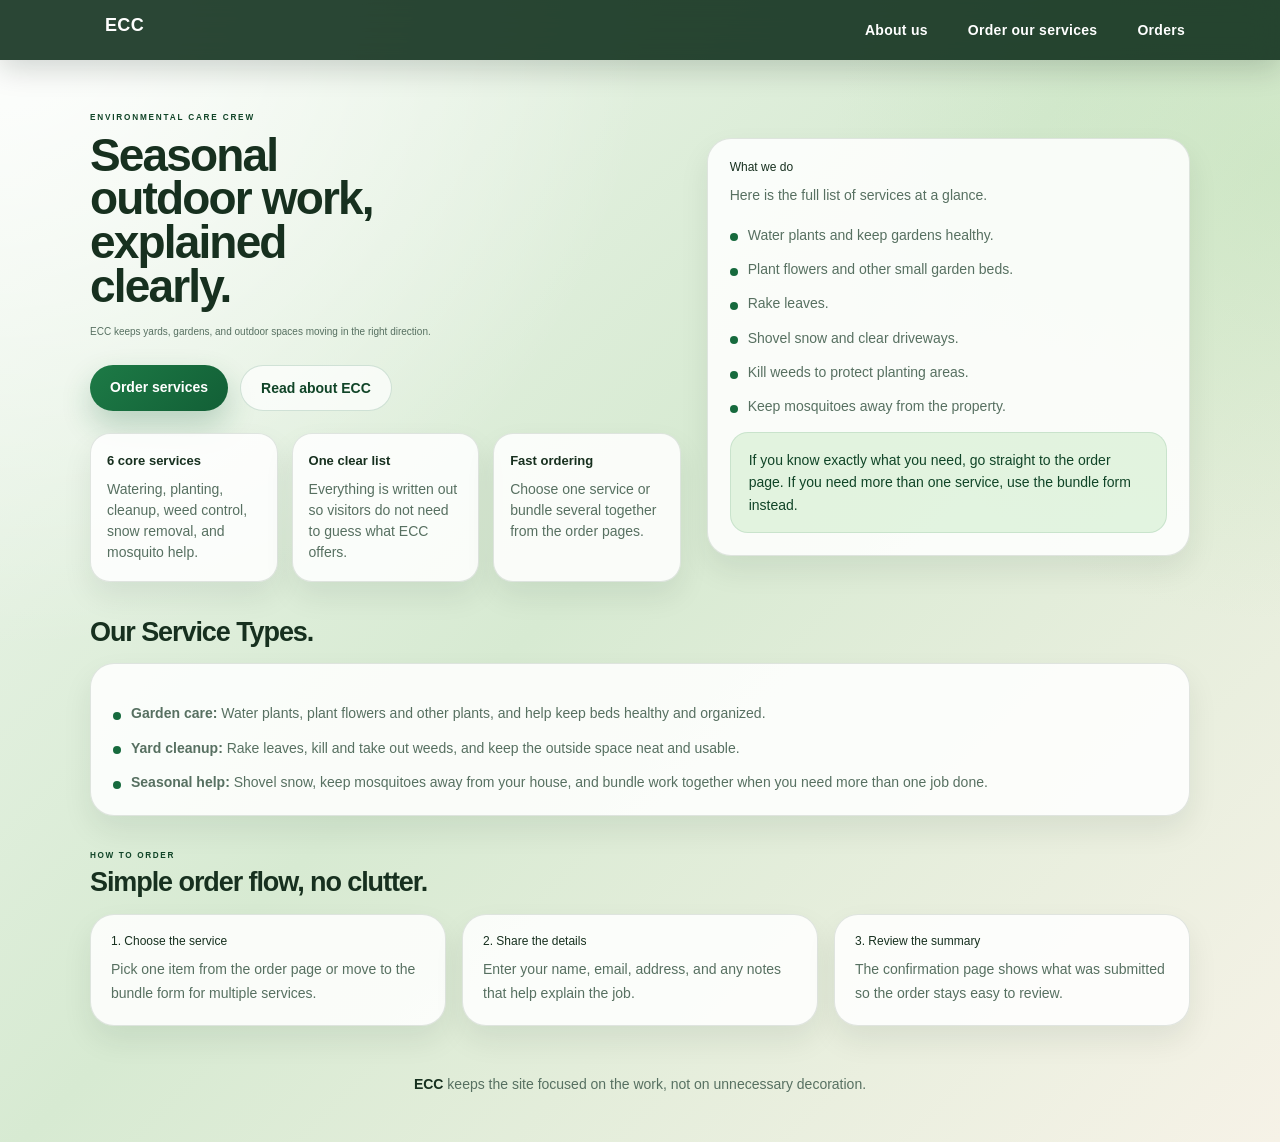
==== index.html @ 08a22acd "Add files via upload" ====
<!doctype html>
<html lang="en">
<head>
    <meta charset="utf-8">
    <meta name="viewport" content="width=device-width, initial-scale=1">
    <title>ECC | Environmental Care Crew</title>
    <link rel="stylesheet" href="https://maxcdn.bootstrapcdn.com/bootstrap/3.4.0/css/bootstrap.min.css">
    <script src="https://ajax.googleapis.com/ajax/libs/jquery/3.4.1/jquery.min.js"></script>
    <script src="https://maxcdn.bootstrapcdn.com/bootstrap/3.4.0/js/bootstrap.min.js"></script>
    <link rel="stylesheet" href="https://cdnjs.cloudflare.com/ajax/libs/font-awesome/4.7.0/css/font-awesome.min.css">
    <link rel="stylesheet" href="style.css">
</head>
<body class="page-shell">
    <nav class="navbar navbar-inverse navbar-fixed-top site-nav">
        <div class="page-container">
            <div class="navbar-header">
                <button type="button" class="navbar-toggle" data-toggle="collapse" data-target="#mynavbar">
                    <span class="icon-bar"></span>
                    <span class="icon-bar"></span>
                    <span class="icon-bar"></span>
                </button>
                <a class="navbar-brand" href="index.html">ECC</a>
            </div>
            <div class="collapse navbar-collapse" id="mynavbar">
                <ul class="nav navbar-nav navbar-right">
                    <li><a href="about.html">About us</a></li>
                    <li><a href="order.html">Order our services</a></li>
                    <li><a href="order2.html">Orders</a></li>
                </ul>
            </div>
        </div>
    </nav>

    <main class="page-container">
        <section class="hero">
            <div>
                <p class="hero-eyebrow">Environmental Care Crew</p>
                <h1>Seasonal outdoor work, explained clearly.</h1>
                <p class="lead-copy">
                    ECC keeps yards, gardens, and outdoor spaces moving in the right direction.
                </p>
                <div class="hero-actions">
                    <a class="btn btn-accent" href="order.html">Order services</a>
                    <a class="btn btn-outline-accent" href="about.html">Read about ECC</a>
                </div>
                <div class="metric-strip">
                    <div class="metric-card">
                        <strong>6 core services</strong>
                        <span>Watering, planting, cleanup, weed control, snow removal, and mosquito help.</span>
                    </div>
                    <div class="metric-card">
                        <strong>One clear list</strong>
                        <span>Everything is written out so visitors do not need to guess what ECC offers.</span>
                    </div>
                    <div class="metric-card">
                        <strong>Fast ordering</strong>
                        <span>Choose one service or bundle several together from the order pages.</span>
                    </div>
                </div>
            </div>

            <div class="summary-card">
                <h3>What we do</h3>
                <p>Here is the full list of services at a glance.</p>
                <ul class="story-list">
                    <li>Water plants and keep gardens healthy.</li>
                    <li>Plant flowers and other small garden beds.</li>
                    <li>Rake leaves.</li>
                    <li>Shovel snow and clear driveways.</li>
                    <li>Kill weeds to protect planting areas.</li>
                    <li>Keep mosquitoes away from the property.</li>
                </ul>
                <div class="callout">
                    If you know exactly what you need, go straight to the order page.
                    If you need more than one service, use the bundle form instead.
                </div>
            </div>
        </section>

        <section class="section">
            <div class="section-heading">
                <h2 class="section-title">Our Service Types.</h2>
            </div>

            <div class="summary-card">
                <ul class="story-list">
                    <li><strong>Garden care:</strong> Water plants, plant flowers and other plants, and help keep beds healthy and organized.</li>
                    <li><strong>Yard cleanup:</strong> Rake leaves, kill and take out weeds, and keep the outside space neat and usable.</li>
                    <li><strong>Seasonal help:</strong> Shovel snow, keep mosquitoes away from your house, and bundle work together when you need more than one job done.</li>
                </ul>
            </div>
        </section>

        <section class="section">
            <div class="section-heading">
                <p class="section-kicker">How to Order</p>
                <h2 class="section-title">Simple order flow, no clutter.</h2>
            </div>

            <div class="contact-grid">
                <div class="contact-card">
                    <h3>1. Choose the service</h3>
                    <p>Pick one item from the order page or move to the bundle form for multiple services.</p>
                </div>
                <div class="contact-card">
                    <h3>2. Share the details</h3>
                    <p>Enter your name, email, address, and any notes that help explain the job.</p>
                </div>
                <div class="contact-card">
                    <h3>3. Review the summary</h3>
                    <p>The confirmation page shows what was submitted so the order stays easy to review.</p>
                </div>
            </div>
        </section>

        <div class="footer-band">
            <strong>ECC</strong> keeps the site focused on the work, not on unnecessary decoration.
        </div>
    </main>
</body>
</html>
---- style.css ----
:root {
    --bg-start: #eff7ee;
    --bg-mid: #d7ead2;
    --bg-end: #f6f2e7;
    --surface: rgba(255, 255, 255, 0.86);
    --surface-strong: #ffffff;
    --text: #17301f;
    --muted: #577061;
    --primary: #166a3d;
    --primary-dark: #104427;
    --primary-soft: #d7f0d5;
    --border: rgba(23, 48, 31, 0.12);
    --shadow: 0 24px 60px rgba(14, 36, 22, 0.14);
    --shadow-soft: 0 14px 30px rgba(14, 36, 22, 0.08);
}

* {
    box-sizing: border-box;
}

html {
    scroll-behavior: smooth;
}

body {
    margin: 0;
    min-height: 100vh;
    color: var(--text);
    font-family: "Segoe UI", "Trebuchet MS", sans-serif;
    background:
        radial-gradient(circle at top left, rgba(255, 255, 255, 0.95), transparent 38%),
        radial-gradient(circle at right 15%, rgba(178, 221, 166, 0.34), transparent 28%),
        linear-gradient(135deg, var(--bg-start) 0%, var(--bg-mid) 48%, var(--bg-end) 100%);
}

img {
    max-width: 100%;
    display: block;
}

a {
    color: inherit;
}

.page-shell {
    padding-top: 78px;
}

.site-nav.navbar-inverse {
    margin-bottom: 0;
    border: 0;
    background: rgba(13, 45, 26, 0.88);
    box-shadow: 0 8px 30px rgba(8, 23, 13, 0.18);
    backdrop-filter: blur(14px);
}

.site-nav .navbar-brand,
.site-nav .navbar-nav > li > a {
    color: #ffffff !important;
    font-weight: 700;
    letter-spacing: 0.02em;
}

.site-nav .navbar-brand {
    text-transform: uppercase;
}

.site-nav .navbar-nav > li > a {
    border-radius: 999px;
    margin: 10px 4px;
    padding: 10px 16px;
    transition: background 0.2s ease, color 0.2s ease;
}

.site-nav .navbar-nav > li > a:hover,
.site-nav .navbar-nav > li > a:focus {
    background: rgba(255, 255, 255, 0.12) !important;
    color: #ffffff !important;
}

.site-nav .navbar-toggle {
    border-color: rgba(255, 255, 255, 0.25);
}

.site-nav .navbar-toggle .icon-bar {
    background: #ffffff;
}

.page-container {
    width: min(1100px, calc(100% - 28px));
    margin: 0 auto;
}

.hero {
    display: grid;
    grid-template-columns: 1.1fr 0.9fr;
    gap: 26px;
    align-items: center;
    padding: 34px 0 14px;
}

.hero-eyebrow {
    margin: 0 0 10px;
    color: var(--primary-dark);
    font-size: 0.82rem;
    font-weight: 800;
    letter-spacing: 0.22em;
    text-transform: uppercase;
}

.hero h1,
.section-title,
.page-title {
    margin: 0;
    font-weight: 900;
    line-height: 0.95;
    letter-spacing: -0.04em;
}

.hero h1 {
    font-size: clamp(2.5rem, 4.8vw, 4.6rem);
    max-width: 13ch;
}

.lead-copy {
    margin: 16px 0 0;
    max-width: 62ch;
    color: var(--muted);
    font-size: 1rem;
    line-height: 1.65;
}

.hero-actions {
    display: flex;
    flex-wrap: wrap;
    gap: 12px;
    margin-top: 24px;
}

.btn-accent,
.btn-outline-accent,
.btn-primary,
.btn-success {
    border: 0;
    border-radius: 999px;
    padding: 12px 20px;
    font-weight: 700;
    box-shadow: none;
    transition: transform 0.18s ease, box-shadow 0.18s ease, background 0.18s ease;
}

.btn-accent,
.btn-primary {
    color: #ffffff !important;
    background: linear-gradient(135deg, #1d7a46, #125f36);
    box-shadow: 0 14px 30px rgba(18, 95, 54, 0.24);
}

.btn-accent:hover,
.btn-primary:hover,
.btn-accent:focus,
.btn-primary:focus,
.btn-success:hover,
.btn-success:focus,
.btn-outline-accent:hover,
.btn-outline-accent:focus {
    transform: translateY(-1px);
}

.btn-outline-accent {
    color: var(--primary-dark) !important;
    background: rgba(255, 255, 255, 0.7);
    border: 1px solid rgba(22, 106, 61, 0.18);
}

.hero-panel {
    position: relative;
    border-radius: 30px;
    padding: 18px;
    background: linear-gradient(160deg, rgba(255, 255, 255, 0.88), rgba(223, 243, 217, 0.9));
    border: 1px solid var(--border);
    box-shadow: var(--shadow);
}

.hero-panel img {
    width: 100%;
    border-radius: 22px;
    border: 1px solid rgba(17, 44, 25, 0.08);
    box-shadow: var(--shadow-soft);
}

.hero-caption {
    margin-top: 14px;
    padding: 14px 16px;
    border-radius: 18px;
    background: rgba(255, 255, 255, 0.72);
    color: var(--muted);
    font-size: 0.98rem;
    line-height: 1.6;
}

.metric-strip {
    display: grid;
    grid-template-columns: repeat(3, minmax(0, 1fr));
    gap: 14px;
    margin-top: 22px;
}

.metric-card {
    padding: 18px 16px;
    border-radius: 20px;
    background: var(--surface);
    border: 1px solid var(--border);
    box-shadow: var(--shadow-soft);
}

.metric-card strong {
    display: block;
    font-size: 1.3rem;
}

.metric-card span {
    display: block;
    margin-top: 8px;
    color: var(--muted);
    line-height: 1.5;
}

.section {
    padding: 24px 0 10px;
}

.section-heading {
    display: flex;
    flex-direction: column;
    gap: 8px;
    margin-bottom: 18px;
}

.section-kicker {
    margin: 0;
    color: var(--primary-dark);
    font-size: 0.82rem;
    font-weight: 800;
    letter-spacing: 0.2em;
    text-transform: uppercase;
}

.section-title {
    font-size: clamp(1.7rem, 3vw, 2.7rem);
}

.section-copy {
    margin: 0;
    max-width: 68ch;
    color: var(--muted);
    line-height: 1.7;
}

.card-grid,
.story-grid,
.contact-grid,
.order-grid {
    display: grid;
    grid-template-columns: repeat(auto-fit, minmax(220px, 1fr));
    gap: 16px;
}

.feature-card,
.story-card,
.contact-card,
.form-card,
.summary-card {
    background: var(--surface);
    border: 1px solid var(--border);
    border-radius: 24px;
    box-shadow: var(--shadow-soft);
}

.feature-card,
.contact-card {
    padding: 20px;
}

.feature-icon {
    width: 54px;
    height: 54px;
    display: grid;
    place-items: center;
    border-radius: 18px;
    margin-bottom: 14px;
    color: #ffffff;
    background: linear-gradient(135deg, #1d7a46, #7dcf5f);
    font-size: 1.15rem;
    box-shadow: 0 14px 24px rgba(29, 122, 70, 0.28);
}

.feature-card h3,
.contact-card h3,
.summary-card h3 {
    margin: 0 0 10px;
    font-size: 1.2rem;
}

.feature-card p,
.contact-card p,
.story-card p,
.summary-card p,
.summary-card li {
    margin: 0;
    color: var(--muted);
    line-height: 1.7;
}

.story-card {
    overflow: hidden;
}

.story-card img {
    width: 100%;
    border-bottom: 1px solid var(--border);
}

.story-copy {
    padding: 18px 20px 20px;
}

.story-copy h3 {
    margin: 0 0 10px;
    font-size: 1.25rem;
}

.story-list {
    display: grid;
    gap: 12px;
    margin: 16px 0 0;
    padding: 0;
    list-style: none;
}

.story-list li {
    position: relative;
    padding-left: 18px;
    color: var(--muted);
    line-height: 1.6;
}

.story-list li::before {
    content: "";
    position: absolute;
    left: 0;
    top: 0.7em;
    width: 8px;
    height: 8px;
    border-radius: 50%;
    background: var(--primary);
}

.form-shell {
    padding: 22px 0 16px;
}

.form-card {
    padding: 22px;
}

.form-grid {
    display: grid;
    grid-template-columns: repeat(2, minmax(0, 1fr));
    gap: 16px;
}

.form-group {
    margin-bottom: 16px;
}

.form-group label,
.field-label {
    display: block;
    margin-bottom: 8px;
    font-weight: 700;
    color: var(--text);
}

.form-control,
select,
textarea,
.text-input {
    width: 100%;
    height: auto;
    padding: 13px 16px;
    border-radius: 16px;
    border: 1px solid rgba(23, 48, 31, 0.14);
    background: rgba(255, 255, 255, 0.95);
    color: var(--text);
    box-shadow: none;
}

textarea {
    min-height: 130px;
    resize: vertical;
}

.form-help {
    margin-top: 8px;
    color: var(--muted);
    font-size: 0.94rem;
    line-height: 1.5;
}

.message-line {
    min-height: 22px;
    margin-top: 12px;
    color: var(--primary-dark);
    font-weight: 700;
}

.service-grid {
    display: grid;
    grid-template-columns: repeat(auto-fit, minmax(180px, 1fr));
    gap: 12px;
    margin-top: 14px;
}

.service-option {
    display: block;
    padding: 16px;
    border-radius: 18px;
    border: 1px solid rgba(23, 48, 31, 0.12);
    background: rgba(255, 255, 255, 0.94);
    cursor: pointer;
    transition: transform 0.18s ease, border-color 0.18s ease, box-shadow 0.18s ease;
}

.service-option:hover {
    transform: translateY(-1px);
    border-color: rgba(22, 106, 61, 0.32);
    box-shadow: var(--shadow-soft);
}

.service-option input {
    margin-right: 10px;
}

.service-option strong {
    display: block;
    margin-bottom: 6px;
    font-size: 1.02rem;
}

.service-option span {
    color: var(--muted);
    line-height: 1.5;
}

.summary-card {
    padding: 22px;
}

.orders-toolbar {
    display: flex;
    flex-wrap: wrap;
    gap: 12px;
    margin-top: 16px;
}

.orders-board {
    display: grid;
    gap: 14px;
}

.order-entry {
    padding: 18px;
    border-radius: 22px;
    background: rgba(255, 255, 255, 0.9);
    border: 1px solid var(--border);
    box-shadow: var(--shadow-soft);
}

.order-entry-header {
    display: flex;
    justify-content: space-between;
    gap: 16px;
    align-items: flex-start;
    margin-bottom: 14px;
}

.order-entry-title {
    margin: 0;
    font-size: 1.1rem;
    font-weight: 800;
}

.order-entry-time {
    color: var(--muted);
    font-size: 0.88rem;
    white-space: nowrap;
}

.order-tags {
    display: flex;
    flex-wrap: wrap;
    gap: 8px;
    margin: 14px 0 0;
    padding: 0;
    list-style: none;
}

.order-tag {
    display: inline-flex;
    align-items: center;
    min-height: 32px;
    padding: 0 12px;
    border-radius: 999px;
    background: rgba(22, 106, 61, 0.08);
    color: var(--primary-dark);
    font-size: 0.9rem;
    font-weight: 700;
}

.empty-state {
    padding: 22px;
    border-radius: 20px;
    background: rgba(255, 255, 255, 0.7);
    border: 1px dashed rgba(23, 48, 31, 0.18);
    color: var(--muted);
}

.summary-list {
    display: grid;
    gap: 10px;
    margin: 14px 0 0;
    padding: 0;
    list-style: none;
}

.summary-item {
    display: flex;
    justify-content: space-between;
    gap: 14px;
    padding: 12px 0;
    border-bottom: 1px solid rgba(23, 48, 31, 0.1);
}

.summary-item:last-child {
    border-bottom: 0;
}

.summary-label {
    color: var(--muted);
}

.summary-value {
    text-align: right;
    font-weight: 700;
}

.callout {
    margin-top: 14px;
    padding: 16px 18px;
    border-radius: 18px;
    background: rgba(215, 240, 213, 0.7);
    border: 1px solid rgba(22, 106, 61, 0.12);
    color: var(--primary-dark);
    line-height: 1.6;
}

.footer-band {
    padding: 38px 0 48px;
    text-align: center;
    color: var(--muted);
}

.footer-band strong {
    color: var(--text);
}

@media (max-width: 991px) {
    .hero {
        grid-template-columns: 1fr;
    }

    .metric-strip {
        grid-template-columns: 1fr;
    }
}

@media (max-width: 767px) {
    .page-shell {
        padding-top: 70px;
    }

    .page-container {
        width: min(100% - 18px, 1100px);
    }

    .form-grid {
        grid-template-columns: 1fr;
    }

    .site-nav .navbar-nav {
        margin: 8px 0 0;
        padding-bottom: 10px;
        background: rgba(9, 30, 18, 0.96);
        border-radius: 18px;
    }

    .site-nav .navbar-nav > li > a {
        margin: 4px 8px;
    }

    .order-entry-header {
        flex-direction: column;
    }
}
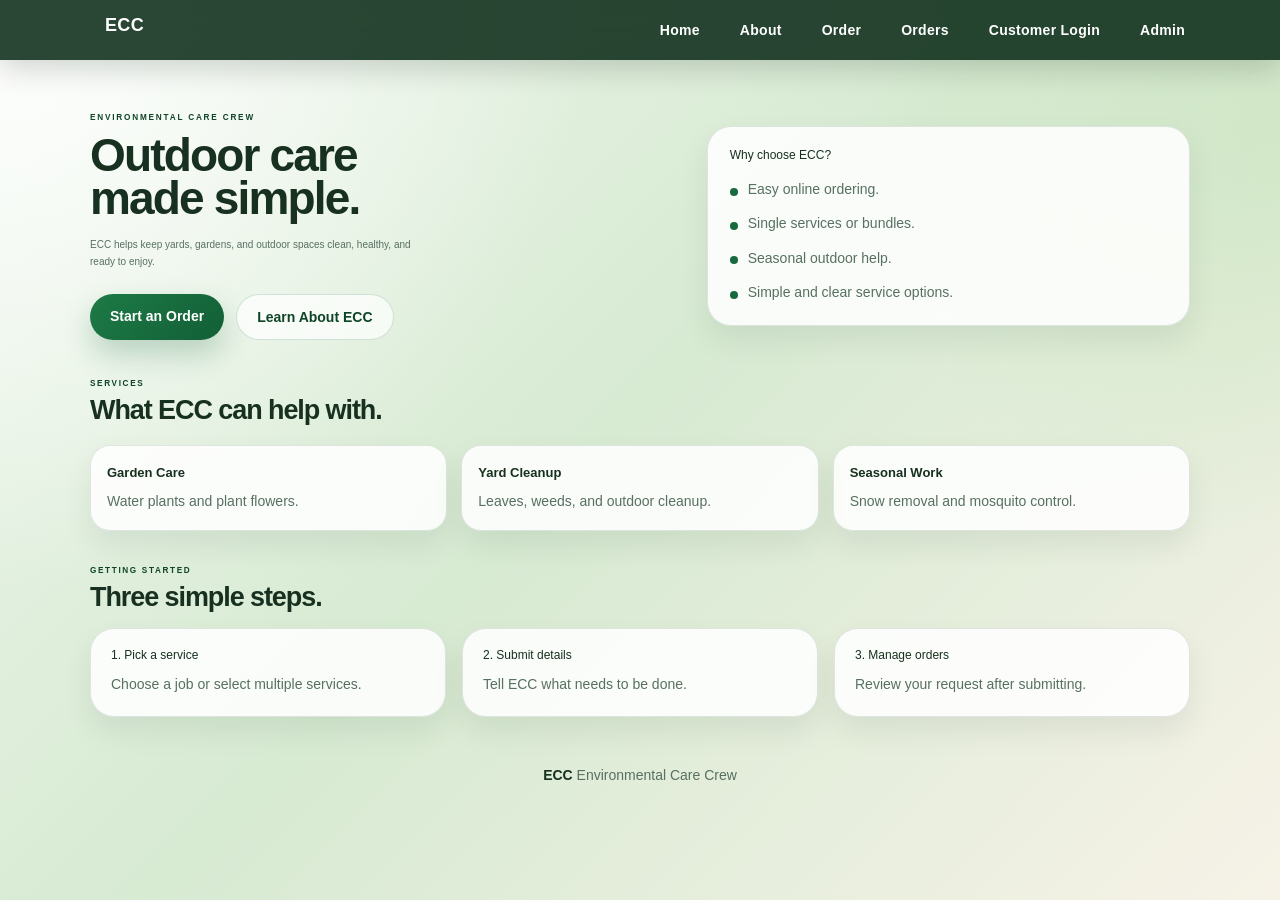
==== commit a19d6167: "Add files via upload" ====
--- a/index.html
+++ b/index.html
@@ -1,121 +1,709 @@
 <!doctype html>
 <html lang="en">
+
 <head>
+
     <meta charset="utf-8">
+
     <meta name="viewport" content="width=device-width, initial-scale=1">
-    <title>ECC | Environmental Care Crew</title>
+
+
+    <title>ECC | Welcome</title>
+
+
+    <link rel="manifest" href="manifest.json">
+
+    <meta name="theme-color" content="#111111">
+
+    <link rel="apple-touch-icon" href="icons/icon-192.png">
+
+
+
     <link rel="stylesheet" href="https://maxcdn.bootstrapcdn.com/bootstrap/3.4.0/css/bootstrap.min.css">
+
     <script src="https://ajax.googleapis.com/ajax/libs/jquery/3.4.1/jquery.min.js"></script>
+
     <script src="https://maxcdn.bootstrapcdn.com/bootstrap/3.4.0/js/bootstrap.min.js"></script>
-    <link rel="stylesheet" href="https://cdnjs.cloudflare.com/ajax/libs/font-awesome/4.7.0/css/font-awesome.min.css">
+
+
+
+    <link rel="stylesheet"
+          href="https://cdnjs.cloudflare.com/ajax/libs/font-awesome/4.7.0/css/font-awesome.min.css">
+
+
     <link rel="stylesheet" href="style.css">
+
+
 </head>
+
+
+
+
+
 <body class="page-shell">
-    <nav class="navbar navbar-inverse navbar-fixed-top site-nav">
-        <div class="page-container">
-            <div class="navbar-header">
-                <button type="button" class="navbar-toggle" data-toggle="collapse" data-target="#mynavbar">
-                    <span class="icon-bar"></span>
-                    <span class="icon-bar"></span>
-                    <span class="icon-bar"></span>
-                </button>
-                <a class="navbar-brand" href="index.html">ECC</a>
+
+
+
+
+
+<nav class="navbar navbar-inverse navbar-fixed-top site-nav">
+
+
+    <div class="page-container">
+
+
+
+        <div class="navbar-header">
+
+
+            <button
+
+                    type="button"
+
+                    class="navbar-toggle"
+
+                    data-toggle="collapse"
+
+                    data-target="#mynavbar">
+
+
+                <span class="icon-bar"></span>
+
+                <span class="icon-bar"></span>
+
+                <span class="icon-bar"></span>
+
+
+            </button>
+
+
+
+            <a class="navbar-brand" href="index.html">
+
+                ECC
+
+            </a>
+
+
+
+        </div>
+
+
+
+
+
+
+
+
+        <div class="collapse navbar-collapse" id="mynavbar">
+
+
+            <ul class="nav navbar-nav navbar-right">
+
+
+                <li>
+
+                    <a href="index.html">
+
+                        Home
+
+                    </a>
+
+                </li>
+
+
+
+
+                <li>
+
+                    <a href="about.html">
+
+                        About
+
+                    </a>
+
+                </li>
+
+
+
+
+                <li>
+
+                    <a href="order.html">
+
+                        Order
+
+                    </a>
+
+                </li>
+
+
+
+
+                <li>
+
+                    <a href="order2.html">
+
+                        Orders
+
+                    </a>
+
+                </li>
+
+
+
+
+                <li>
+
+                    <a href="customerlogin.html">
+
+                        Customer Login
+
+                    </a>
+
+                </li>
+
+
+
+
+                <li>
+
+                    <a href="login.html">
+
+                        Admin
+
+                    </a>
+
+                </li>
+
+
+
+
+            </ul>
+
+
+
+        </div>
+
+
+
+
+    </div>
+
+
+</nav>
+
+
+
+
+
+
+
+
+
+<main class="page-container">
+
+
+
+
+
+
+
+    <section class="hero">
+
+
+
+
+
+
+
+        <div>
+
+
+
+
+
+            <p class="hero-eyebrow">
+
+                Environmental Care Crew
+
+            </p>
+
+
+
+
+
+
+
+            <h1>
+
+                Outdoor care made simple.
+
+            </h1>
+
+
+
+
+
+
+
+            <p class="lead-copy">
+
+
+                ECC helps keep yards, gardens, and outdoor spaces clean, healthy, and ready to enjoy.
+
+
+            </p>
+
+
+
+
+
+
+
+            <div class="hero-actions">
+
+
+
+
+
+                <a class="btn btn-accent" href="order.html">
+
+                    Start an Order
+
+                </a>
+
+
+
+
+
+
+                <a class="btn btn-outline-accent" href="about.html">
+
+                    Learn About ECC
+
+                </a>
+
+
+
+
+
             </div>
-            <div class="collapse navbar-collapse" id="mynavbar">
-                <ul class="nav navbar-nav navbar-right">
-                    <li><a href="about.html">About us</a></li>
-                    <li><a href="order.html">Order our services</a></li>
-                    <li><a href="order2.html">Orders</a></li>
-                </ul>
+
+
+
+
+
+
+
+        </div>
+
+
+
+
+
+
+
+
+
+        <div class="summary-card">
+
+
+
+
+
+
+            <h3>
+
+                Why choose ECC?
+
+            </h3>
+
+
+
+
+
+
+
+            <ul class="story-list">
+
+
+
+                <li>
+
+                    Easy online ordering.
+
+                </li>
+
+
+
+                <li>
+
+                    Single services or bundles.
+
+                </li>
+
+
+
+                <li>
+
+                    Seasonal outdoor help.
+
+                </li>
+
+
+
+                <li>
+
+                    Simple and clear service options.
+
+                </li>
+
+
+
+            </ul>
+
+
+
+
+
+
+        </div>
+
+
+
+
+
+
+
+    </section>
+
+
+
+
+
+
+
+
+
+    <section class="section">
+
+
+
+
+
+        <div class="section-heading">
+
+
+            <p class="section-kicker">
+
+                Services
+
+            </p>
+
+
+
+
+
+            <h2 class="section-title">
+
+                What ECC can help with.
+
+            </h2>
+
+
+
+
+
+        </div>
+
+
+
+
+
+
+
+        <div class="metric-strip">
+
+
+
+
+
+            <div class="metric-card">
+
+
+                <strong>
+
+                    Garden Care
+
+                </strong>
+
+
+                <span>
+
+Water plants and plant flowers.
+
+</span>
+
+
             </div>
+
+
+
+
+
+
+
+            <div class="metric-card">
+
+
+                <strong>
+
+                    Yard Cleanup
+
+                </strong>
+
+
+                <span>
+
+Leaves, weeds, and outdoor cleanup.
+
+</span>
+
+
+            </div>
+
+
+
+
+
+
+
+
+            <div class="metric-card">
+
+
+                <strong>
+
+                    Seasonal Work
+
+                </strong>
+
+
+                <span>
+
+Snow removal and mosquito control.
+
+</span>
+
+
+            </div>
+
+
+
+
+
         </div>
-    </nav>
-
-    <main class="page-container">
-        <section class="hero">
-            <div>
-                <p class="hero-eyebrow">Environmental Care Crew</p>
-                <h1>Seasonal outdoor work, explained clearly.</h1>
-                <p class="lead-copy">
-                    ECC keeps yards, gardens, and outdoor spaces moving in the right direction.
+
+
+
+
+
+
+
+    </section>
+
+
+
+
+
+
+
+
+    <section class="section">
+
+
+
+
+
+        <div class="section-heading">
+
+
+
+            <p class="section-kicker">
+
+                Getting Started
+
+            </p>
+
+
+
+
+
+            <h2 class="section-title">
+
+                Three simple steps.
+
+            </h2>
+
+
+
+
+        </div>
+
+
+
+
+
+
+
+        <div class="contact-grid">
+
+
+
+
+
+
+            <div class="contact-card">
+
+
+                <h3>
+
+                    1. Pick a service
+
+                </h3>
+
+
+                <p>
+
+                    Choose a job or select multiple services.
+
                 </p>
-                <div class="hero-actions">
-                    <a class="btn btn-accent" href="order.html">Order services</a>
-                    <a class="btn btn-outline-accent" href="about.html">Read about ECC</a>
-                </div>
-                <div class="metric-strip">
-                    <div class="metric-card">
-                        <strong>6 core services</strong>
-                        <span>Watering, planting, cleanup, weed control, snow removal, and mosquito help.</span>
-                    </div>
-                    <div class="metric-card">
-                        <strong>One clear list</strong>
-                        <span>Everything is written out so visitors do not need to guess what ECC offers.</span>
-                    </div>
-                    <div class="metric-card">
-                        <strong>Fast ordering</strong>
-                        <span>Choose one service or bundle several together from the order pages.</span>
-                    </div>
-                </div>
+
+
             </div>
 
-            <div class="summary-card">
-                <h3>What we do</h3>
-                <p>Here is the full list of services at a glance.</p>
-                <ul class="story-list">
-                    <li>Water plants and keep gardens healthy.</li>
-                    <li>Plant flowers and other small garden beds.</li>
-                    <li>Rake leaves.</li>
-                    <li>Shovel snow and clear driveways.</li>
-                    <li>Kill weeds to protect planting areas.</li>
-                    <li>Keep mosquitoes away from the property.</li>
-                </ul>
-                <div class="callout">
-                    If you know exactly what you need, go straight to the order page.
-                    If you need more than one service, use the bundle form instead.
-                </div>
+
+
+
+
+
+
+
+            <div class="contact-card">
+
+
+                <h3>
+
+                    2. Submit details
+
+                </h3>
+
+
+                <p>
+
+                    Tell ECC what needs to be done.
+
+                </p>
+
+
             </div>
-        </section>
-
-        <section class="section">
-            <div class="section-heading">
-                <h2 class="section-title">Our Service Types.</h2>
+
+
+
+
+
+
+
+
+            <div class="contact-card">
+
+
+                <h3>
+
+                    3. Manage orders
+
+                </h3>
+
+
+                <p>
+
+                    Review your request after submitting.
+
+                </p>
+
+
             </div>
 
-            <div class="summary-card">
-                <ul class="story-list">
-                    <li><strong>Garden care:</strong> Water plants, plant flowers and other plants, and help keep beds healthy and organized.</li>
-                    <li><strong>Yard cleanup:</strong> Rake leaves, kill and take out weeds, and keep the outside space neat and usable.</li>
-                    <li><strong>Seasonal help:</strong> Shovel snow, keep mosquitoes away from your house, and bundle work together when you need more than one job done.</li>
-                </ul>
-            </div>
-        </section>
-
-        <section class="section">
-            <div class="section-heading">
-                <p class="section-kicker">How to Order</p>
-                <h2 class="section-title">Simple order flow, no clutter.</h2>
-            </div>
-
-            <div class="contact-grid">
-                <div class="contact-card">
-                    <h3>1. Choose the service</h3>
-                    <p>Pick one item from the order page or move to the bundle form for multiple services.</p>
-                </div>
-                <div class="contact-card">
-                    <h3>2. Share the details</h3>
-                    <p>Enter your name, email, address, and any notes that help explain the job.</p>
-                </div>
-                <div class="contact-card">
-                    <h3>3. Review the summary</h3>
-                    <p>The confirmation page shows what was submitted so the order stays easy to review.</p>
-                </div>
-            </div>
-        </section>
-
-        <div class="footer-band">
-            <strong>ECC</strong> keeps the site focused on the work, not on unnecessary decoration.
+
+
+
+
+
+
         </div>
-    </main>
+
+
+
+
+
+
+    </section>
+
+
+
+
+
+
+
+
+    <div class="footer-band">
+
+
+        <strong>
+
+            ECC
+
+        </strong>
+
+
+        Environmental Care Crew
+
+
+    </div>
+
+
+
+
+
+
+
+
+</main>
+
+
+
+
+
+
+
+<script>
+
+    if ("serviceWorker" in navigator) {
+
+        navigator.serviceWorker.register("service-worker.js");
+
+    }
+
+</script>
+
+
+
+
+
+
+
+
 </body>
-</html>
+
+</html>
--- a/style.css
+++ b/style.css
@@ -415,6 +415,14 @@
     font-weight: 700;
 }
 
+.message-line.message-error {
+    color: #b42318;
+}
+
+.message-line.message-success {
+    color: #067647;
+}
+
 .service-grid {
     display: grid;
     grid-template-columns: repeat(auto-fit, minmax(180px, 1fr));
@@ -467,6 +475,155 @@
 .orders-board {
     display: grid;
     gap: 14px;
+}
+
+.admin-stats {
+    display: grid;
+    grid-template-columns: repeat(auto-fit, minmax(160px, 1fr));
+    gap: 12px;
+    margin-top: 18px;
+}
+
+.admin-stat {
+    padding: 16px;
+    border-radius: 18px;
+    background: rgba(255, 255, 255, 0.92);
+    border: 1px solid var(--border);
+    box-shadow: var(--shadow-soft);
+}
+
+.admin-stat strong {
+    display: block;
+    margin-bottom: 6px;
+    font-size: 1.4rem;
+}
+
+.admin-stat span {
+    color: var(--muted);
+    line-height: 1.5;
+}
+
+.admin-controls {
+    display: flex;
+    flex-wrap: wrap;
+    gap: 12px;
+    align-items: center;
+}
+
+.admin-search {
+    flex: 1 1 280px;
+}
+
+.admin-search input {
+    width: 100%;
+}
+
+.admin-meta {
+    display: flex;
+    flex-wrap: wrap;
+    gap: 10px;
+    margin-top: 12px;
+}
+
+.admin-meta-item {
+    padding: 6px 10px;
+    border-radius: 999px;
+    background: rgba(22, 106, 61, 0.08);
+    color: var(--primary-dark);
+    font-size: 0.9rem;
+    font-weight: 700;
+}
+
+.admin-meta-item.message-error {
+    background: rgba(180, 35, 24, 0.1);
+    color: #b42318;
+}
+
+.admin-meta-item.message-success {
+    background: rgba(6, 118, 71, 0.1);
+    color: #067647;
+}
+
+.admin-actions {
+    display: flex;
+    flex-wrap: wrap;
+    gap: 10px;
+    margin-top: 14px;
+}
+
+.order-card {
+    padding: 18px;
+    border-radius: 22px;
+    background: rgba(255, 255, 255, 0.9);
+    border: 1px solid var(--border);
+    box-shadow: var(--shadow-soft);
+    margin-top: 14px;
+}
+
+.order-card-header {
+    display: flex;
+    justify-content: space-between;
+    gap: 16px;
+    align-items: flex-start;
+    margin-bottom: 12px;
+}
+
+.order-card-header h3 {
+    margin: 0;
+    font-size: 1.15rem;
+    font-weight: 800;
+}
+
+.order-card-kicker {
+    margin: 0 0 6px;
+    color: var(--muted);
+    font-size: 0.9rem;
+    font-weight: 700;
+    text-transform: uppercase;
+    letter-spacing: 0.04em;
+}
+
+.order-card-meta {
+    display: flex;
+    flex-wrap: wrap;
+    gap: 12px;
+    color: var(--muted);
+    font-size: 0.92rem;
+}
+
+.order-card-meta span {
+    display: inline-flex;
+    align-items: center;
+    gap: 6px;
+}
+
+.order-card-body {
+    display: grid;
+    gap: 12px;
+    margin-top: 14px;
+}
+
+.summary-row strong {
+    display: block;
+    margin-bottom: 6px;
+}
+
+.summary-pills {
+    display: flex;
+    flex-wrap: wrap;
+    gap: 8px;
+}
+
+.summary-pill {
+    display: inline-flex;
+    align-items: center;
+    min-height: 32px;
+    padding: 0 12px;
+    border-radius: 999px;
+    background: rgba(22, 106, 61, 0.08);
+    color: var(--primary-dark);
+    font-size: 0.9rem;
+    font-weight: 700;
 }
 
 .order-entry {
@@ -612,4 +769,9 @@
     .order-entry-header {
         flex-direction: column;
     }
-}
+
+    .admin-controls {
+        flex-direction: column;
+        align-items: stretch;
+    }
+}
